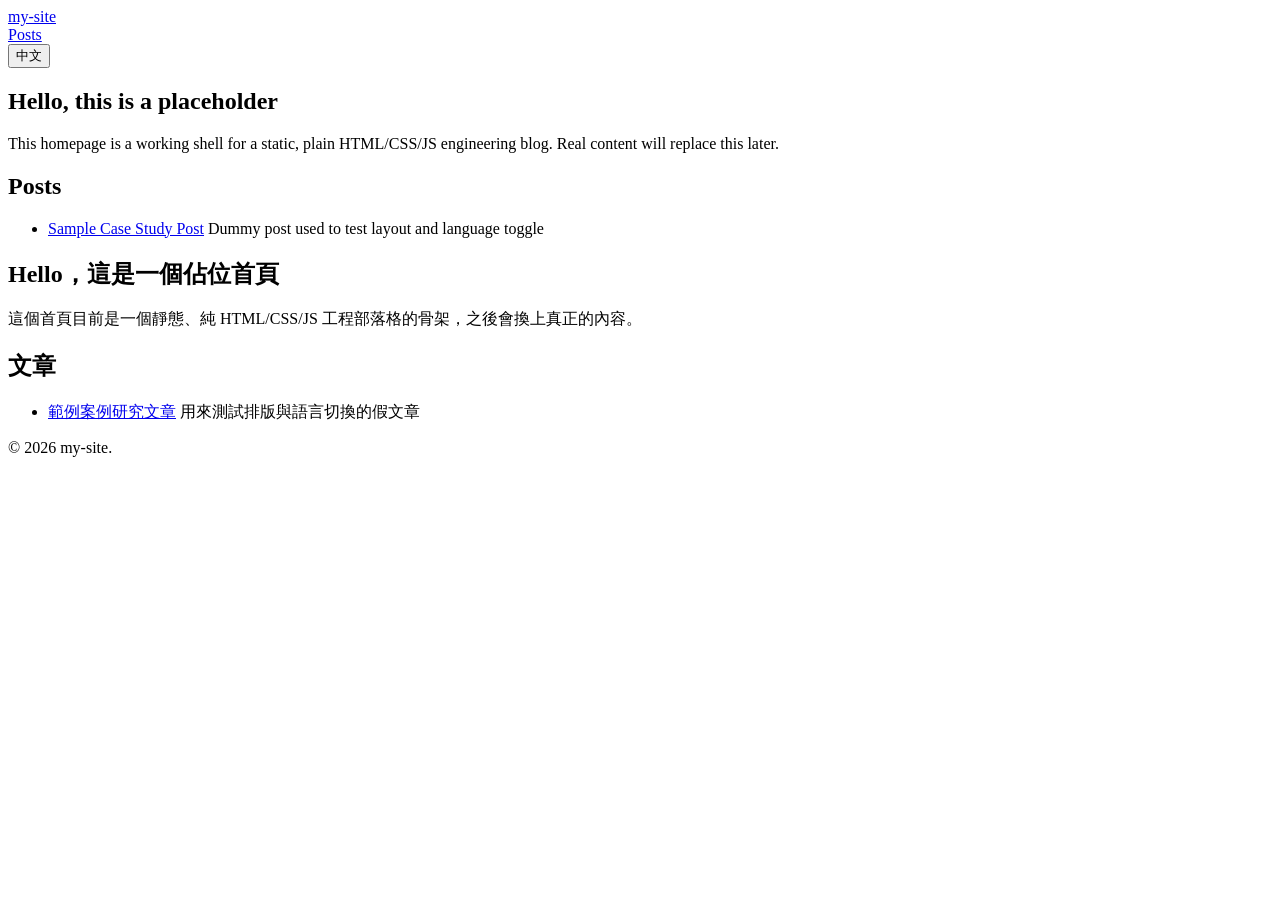
==== index.html @ 3448bdbb "Create index.html" ====
<!DOCTYPE html>
<html lang="en" data-lang="en">
<head>
<meta charset="UTF-8">
<meta name="viewport" content="width=device-width, initial-scale=1.0">
<title>my-site</title>
<link rel="stylesheet" href="assets/css/main.css">
</head>
<body>
<header class="site-header">
  <div class="wrap">
    <a class="logo" href="index.html">my-site</a>
    <nav class="site-nav">
      <a href="posts/sample-post.html">Posts</a>
    </nav>
    <button class="lang-toggle" type="button">中文</button>
  </div>
</header>

<main class="wrap">
  <section class="en">
    <h1>Hello, this is a placeholder</h1>
    <p>This homepage is a working shell for a static, plain HTML/CSS/JS engineering blog. Real content will replace this later.</p>
    <h2>Posts</h2>
    <ul class="post-list">
      <li>
        <a href="posts/sample-post.html">Sample Case Study Post</a>
        <span class="date">Dummy post used to test layout and language toggle</span>
      </li>
    </ul>
  </section>

  <section class="zh">
    <h1>Hello，這是一個佔位首頁</h1>
    <p>這個首頁目前是一個靜態、純 HTML/CSS/JS 工程部落格的骨架，之後會換上真正的內容。</p>
    <h2>文章</h2>
    <ul class="post-list">
      <li>
        <a href="posts/sample-post.html">範例案例研究文章</a>
        <span class="date">用來測試排版與語言切換的假文章</span>
      </li>
    </ul>
  </section>
</main>

<footer class="wrap">
  <p>&copy; 2026 my-site.</p>
</footer>

<script src="assets/js/lang-toggle.js"></script>
</body>
</html>
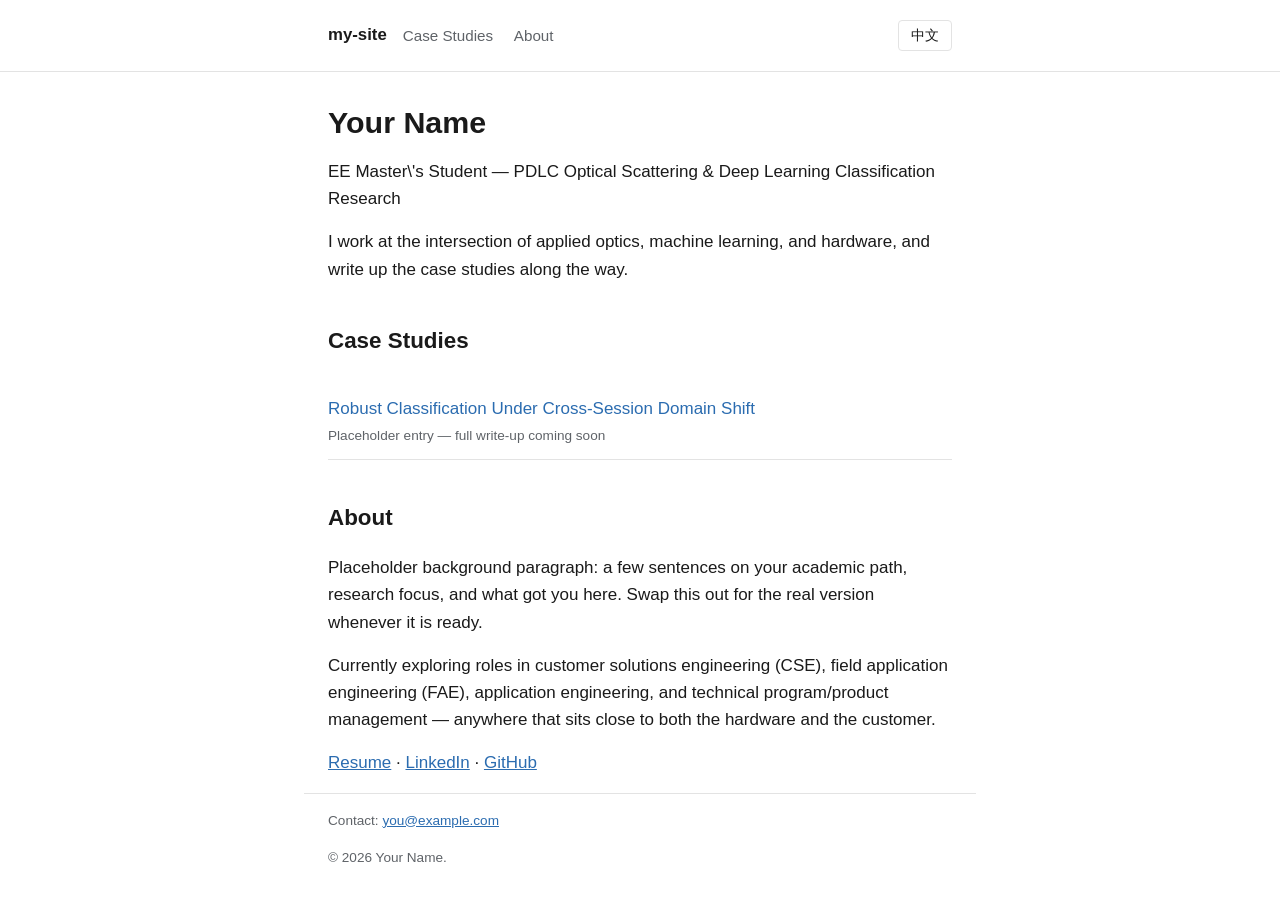
==== commit 7fe1d87a: "Update index.html" ====
--- a/index.html
+++ b/index.html
@@ -11,7 +11,8 @@
   <div class="wrap">
     <a class="logo" href="index.html">my-site</a>
     <nav class="site-nav">
-      <a href="posts/sample-post.html">Posts</a>
+      <a href="#case-studies">Case Studies</a>
+      <a href="#about">About</a>
     </nav>
     <button class="lang-toggle" type="button">中文</button>
   </div>
@@ -19,32 +20,74 @@
 
 <main class="wrap">
   <section class="en">
-    <h1>Hello, this is a placeholder</h1>
-    <p>This homepage is a working shell for a static, plain HTML/CSS/JS engineering blog. Real content will replace this later.</p>
-    <h2>Posts</h2>
-    <ul class="post-list">
-      <li>
-        <a href="posts/sample-post.html">Sample Case Study Post</a>
-        <span class="date">Dummy post used to test layout and language toggle</span>
-      </li>
-    </ul>
+
+    <section class="hero">
+      <h1>Your Name</h1>
+      <p class="role">EE Master\'s Student — PDLC Optical Scattering &amp; Deep Learning Classification Research</p>
+      <p class="pitch">I work at the intersection of applied optics, machine learning, and hardware, and write up the case studies along the way.</p>
+    </section>
+
+    <section class="case-studies" id="case-studies">
+      <h2>Case Studies</h2>
+      <ul class="post-list">
+        <li>
+          <a href="posts/sample-post.html">Robust Classification Under Cross-Session Domain Shift</a>
+          <span class="date">Placeholder entry — full write-up coming soon</span>
+        </li>
+      </ul>
+    </section>
+
+    <section class="about" id="about">
+      <h2>About</h2>
+      <p>Placeholder background paragraph: a few sentences on your academic path, research focus, and what got you here. Swap this out for the real version whenever it is ready.</p>
+      <p>Currently exploring roles in customer solutions engineering (CSE), field application engineering (FAE), application engineering, and technical program/product management — anywhere that sits close to both the hardware and the customer.</p>
+      <p class="links">
+        <a href="resume.pdf">Resume</a> ·
+        <a href="https://www.linkedin.com/in/yourname">LinkedIn</a> ·
+        <a href="https://github.com/yourusername">GitHub</a>
+      </p>
+    </section>
+
   </section>
 
   <section class="zh">
-    <h1>Hello，這是一個佔位首頁</h1>
-    <p>這個首頁目前是一個靜態、純 HTML/CSS/JS 工程部落格的骨架，之後會換上真正的內容。</p>
-    <h2>文章</h2>
-    <ul class="post-list">
-      <li>
-        <a href="posts/sample-post.html">範例案例研究文章</a>
-        <span class="date">用來測試排版與語言切換的假文章</span>
-      </li>
-    </ul>
+
+    <section class="hero">
+      <h1>你的名字</h1>
+      <p class="role">電機碩士生 — PDLC 光散射與深度學習分類研究</p>
+      <p class="pitch">我的工作橫跨應用光學、機器學習與硬體之間，並把過程中的案例研究寫下來。</p>
+    </section>
+
+    <section class="case-studies" id="case-studies-zh">
+      <h2>案例研究</h2>
+      <ul class="post-list">
+        <li>
+          <a href="posts/sample-post.html">跨場次域偏移下的穩健分類</a>
+          <span class="date">佔位文章項目 — 完整內容之後補上</span>
+        </li>
+      </ul>
+    </section>
+
+    <section class="about" id="about-zh">
+      <h2>關於我</h2>
+      <p>這裡是佔位的背景段落：可以放幾句關於你的求學經歷、研究重點，以及為什麼走到這裡。之後準備好真正的內容時再替換掉。</p>
+      <p>目前在探索的方向包括客戶解決方案工程（CSE）、現場應用工程（FAE）、應用工程，以及技術專案/產品管理——只要是同時貼近硬體與客戶的角色都感興趣。</p>
+      <p class="links">
+        <a href="resume.pdf">履歷</a> ·
+        <a href="https://www.linkedin.com/in/yourname">LinkedIn</a> ·
+        <a href="https://github.com/yourusername">GitHub</a>
+      </p>
+    </section>
+
   </section>
 </main>
 
 <footer class="wrap">
-  <p>&copy; 2026 my-site.</p>
+  <p>
+    <span class="en">Contact:</span><span class="zh">聯絡方式：</span>
+    <a href="mailto:you@example.com">you@example.com</a>
+  </p>
+  <p>&copy; 2026 Your Name.</p>
 </footer>
 
 <script src="assets/js/lang-toggle.js"></script>
--- a/assets/css/main.css
+++ b/assets/css/main.css
@@ -0,0 +1,179 @@
+/* main.css — minimal technical/portfolio theme */
+
+:root {
+  --bg: #ffffff;
+  --text: #1a1a1a;
+  --muted: #5f6368;
+  --border: #e3e3e3;
+  --accent: #2b6cb0;
+  --code-bg: #f5f5f5;
+  --max-width: 42rem;
+  --font-sans: -apple-system, BlinkMacSystemFont, "Segoe UI", Roboto, Helvetica, Arial, sans-serif;
+  --font-mono: "SFMono-Regular", Consolas, "Liberation Mono", Menlo, monospace;
+}
+
+* {
+  box-sizing: border-box;
+}
+
+html, body {
+  margin: 0;
+  padding: 0;
+}
+
+body {
+  font-family: var(--font-sans);
+  color: var(--text);
+  background: var(--bg);
+  line-height: 1.6;
+  font-size: 17px;
+}
+
+.wrap {
+  max-width: var(--max-width);
+  margin: 0 auto;
+  padding: 0 1.5rem;
+}
+
+header.site-header {
+  border-bottom: 1px solid var(--border);
+  padding: 1.25rem 0;
+}
+
+header.site-header .wrap {
+  display: flex;
+  align-items: center;
+  justify-content: space-between;
+  gap: 1rem;
+}
+
+.logo {
+  font-weight: 600;
+  text-decoration: none;
+  color: var(--text);
+  font-size: 1.05rem;
+}
+
+.logo:hover {
+  color: var(--accent);
+}
+
+nav.site-nav {
+  flex: 1;
+}
+
+nav.site-nav a {
+  color: var(--muted);
+  text-decoration: none;
+  margin-right: 1rem;
+  font-size: 0.95rem;
+}
+
+nav.site-nav a:hover {
+  color: var(--text);
+}
+
+.lang-toggle {
+  border: 1px solid var(--border);
+  background: transparent;
+  color: var(--text);
+  font-size: 0.85rem;
+  padding: 0.35rem 0.75rem;
+  border-radius: 4px;
+  cursor: pointer;
+  font-family: var(--font-mono);
+}
+
+.lang-toggle:hover {
+  border-color: var(--accent);
+  color: var(--accent);
+}
+
+main {
+  padding: 3rem 0 4rem;
+}
+
+h1 {
+  font-size: 1.9rem;
+  margin-bottom: 0.5rem;
+  line-height: 1.3;
+}
+
+h2 {
+  font-size: 1.4rem;
+  margin-top: 2.5rem;
+}
+
+p {
+  margin: 1rem 0;
+}
+
+.meta {
+  color: var(--muted);
+  font-size: 0.9rem;
+  margin-bottom: 2rem;
+}
+
+a {
+  color: var(--accent);
+}
+
+pre, code {
+  font-family: var(--font-mono);
+  background: var(--code-bg);
+  border-radius: 4px;
+}
+
+code {
+  padding: 0.15rem 0.35rem;
+  font-size: 0.9em;
+}
+
+pre {
+  padding: 1rem;
+  overflow-x: auto;
+}
+
+pre code {
+  background: none;
+  padding: 0;
+}
+
+footer {
+  border-top: 1px solid var(--border);
+  padding: 2rem 0;
+  color: var(--muted);
+  font-size: 0.85rem;
+}
+
+/* Language toggle: two content blocks per page, one hidden via [data-lang] on <html> */
+[data-lang="en"] .zh {
+  display: none;
+}
+
+[data-lang="zh"] .en {
+  display: none;
+}
+
+.post-list {
+  list-style: none;
+  padding: 0;
+  margin: 1.5rem 0;
+}
+
+.post-list li {
+  padding: 0.75rem 0;
+  border-bottom: 1px solid var(--border);
+}
+
+.post-list a {
+  text-decoration: none;
+  font-weight: 500;
+}
+
+.post-list .date {
+  color: var(--muted);
+  font-size: 0.85rem;
+  display: block;
+  margin-top: 0.2rem;
+}
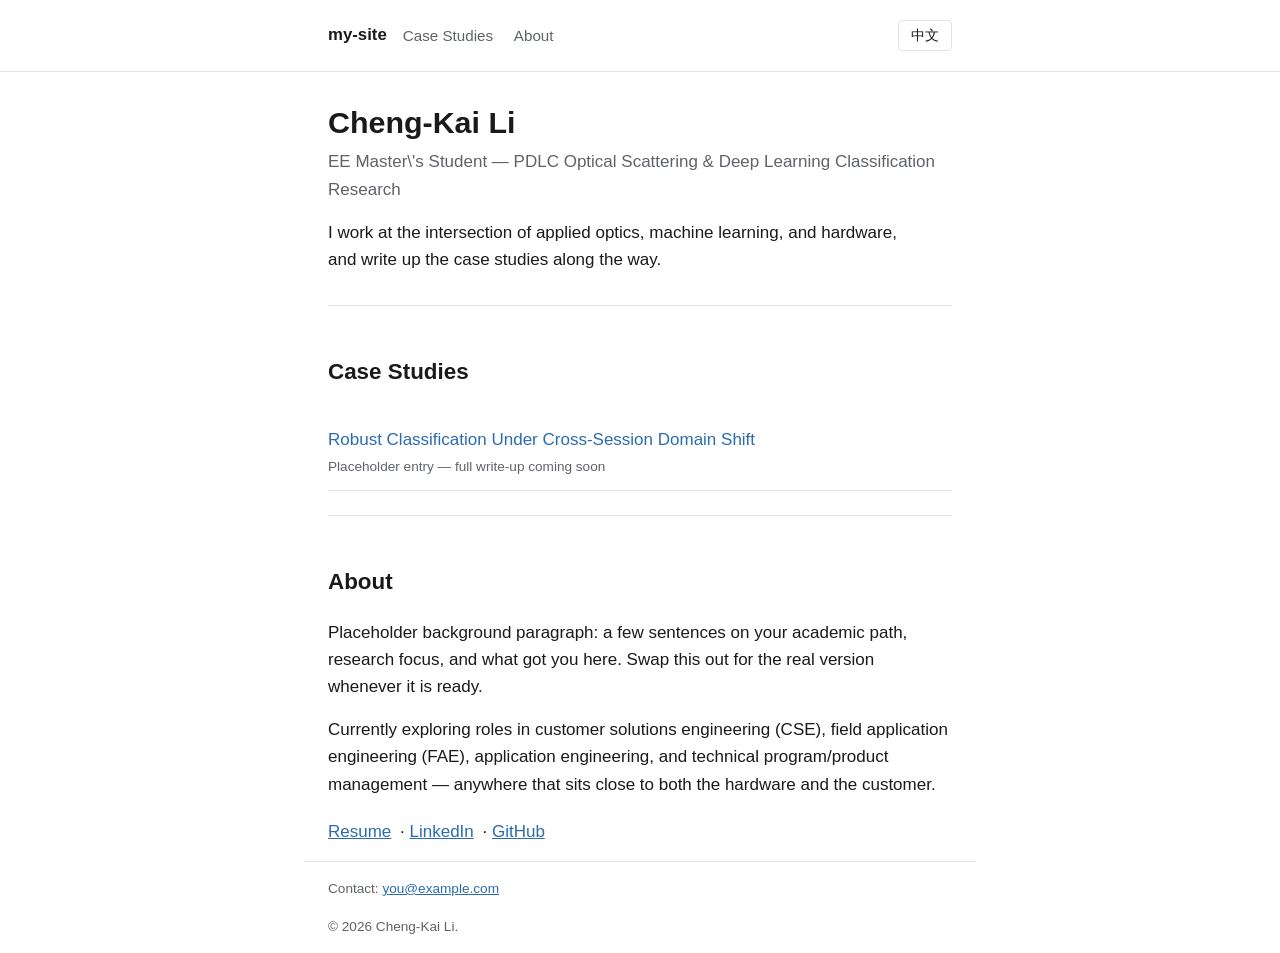
==== commit 58db7e1b: "填入姓名與 GitHub 連結" ====
--- a/index.html
+++ b/index.html
@@ -22,7 +22,7 @@
   <section class="en">
 
     <section class="hero">
-      <h1>Your Name</h1>
+      <h1>Cheng-Kai Li</h1>
       <p class="role">EE Master\'s Student — PDLC Optical Scattering &amp; Deep Learning Classification Research</p>
       <p class="pitch">I work at the intersection of applied optics, machine learning, and hardware, and write up the case studies along the way.</p>
     </section>
@@ -44,7 +44,7 @@
       <p class="links">
         <a href="resume.pdf">Resume</a> ·
         <a href="https://www.linkedin.com/in/yourname">LinkedIn</a> ·
-        <a href="https://github.com/yourusername">GitHub</a>
+        <a href="https://github.com/ken52508">GitHub</a>
       </p>
     </section>
 
@@ -53,7 +53,7 @@
   <section class="zh">
 
     <section class="hero">
-      <h1>你的名字</h1>
+      <h1>李丞凱</h1>
       <p class="role">電機碩士生 — PDLC 光散射與深度學習分類研究</p>
       <p class="pitch">我的工作橫跨應用光學、機器學習與硬體之間，並把過程中的案例研究寫下來。</p>
     </section>
@@ -75,7 +75,7 @@
       <p class="links">
         <a href="resume.pdf">履歷</a> ·
         <a href="https://www.linkedin.com/in/yourname">LinkedIn</a> ·
-        <a href="https://github.com/yourusername">GitHub</a>
+        <a href="https://github.com/ken52508">GitHub</a>
       </p>
     </section>
 
@@ -87,9 +87,9 @@
     <span class="en">Contact:</span><span class="zh">聯絡方式：</span>
     <a href="mailto:you@example.com">you@example.com</a>
   </p>
-  <p>&copy; 2026 Your Name.</p>
+  <p>&copy; 2026 Cheng-Kai Li.</p>
 </footer>
 
 <script src="assets/js/lang-toggle.js"></script>
 </body>
-</html>
+</html>
--- a/assets/css/main.css
+++ b/assets/css/main.css
@@ -177,3 +177,63 @@
   display: block;
   margin-top: 0.2rem;
 }
+
+/* Hero section */
+.hero {
+  padding-bottom: 1rem;
+}
+
+.hero h1 {
+  margin-bottom: 0.4rem;
+}
+
+.hero .role {
+  color: var(--muted);
+  font-weight: 500;
+  margin: 0 0 0.75rem;
+}
+
+.hero .pitch {
+  max-width: 36rem;
+}
+
+/* Section spacing when stacked on the homepage */
+main .hero + .case-studies,
+main .case-studies + .about {
+  border-top: 1px solid var(--border);
+  padding-top: 0.5rem;
+}
+
+/* About links row */
+.about .links {
+  margin-top: 1.25rem;
+}
+
+.about .links a {
+  margin-right: 0.25rem;
+}
+
+/* Figures / captions and inline images inside post articles */
+img {
+  max-width: 100%;
+  height: auto;
+  display: block;
+  border-radius: 4px;
+}
+
+figure {
+  margin: 2rem 0;
+}
+
+figcaption {
+  color: var(--muted);
+  font-size: 0.85rem;
+  margin-top: 0.5rem;
+  text-align: center;
+}
+
+/* Back-to-homepage link used at top/bottom of post pages */
+.back-link {
+  font-size: 0.9rem;
+  margin: 0 0 1.5rem;
+}
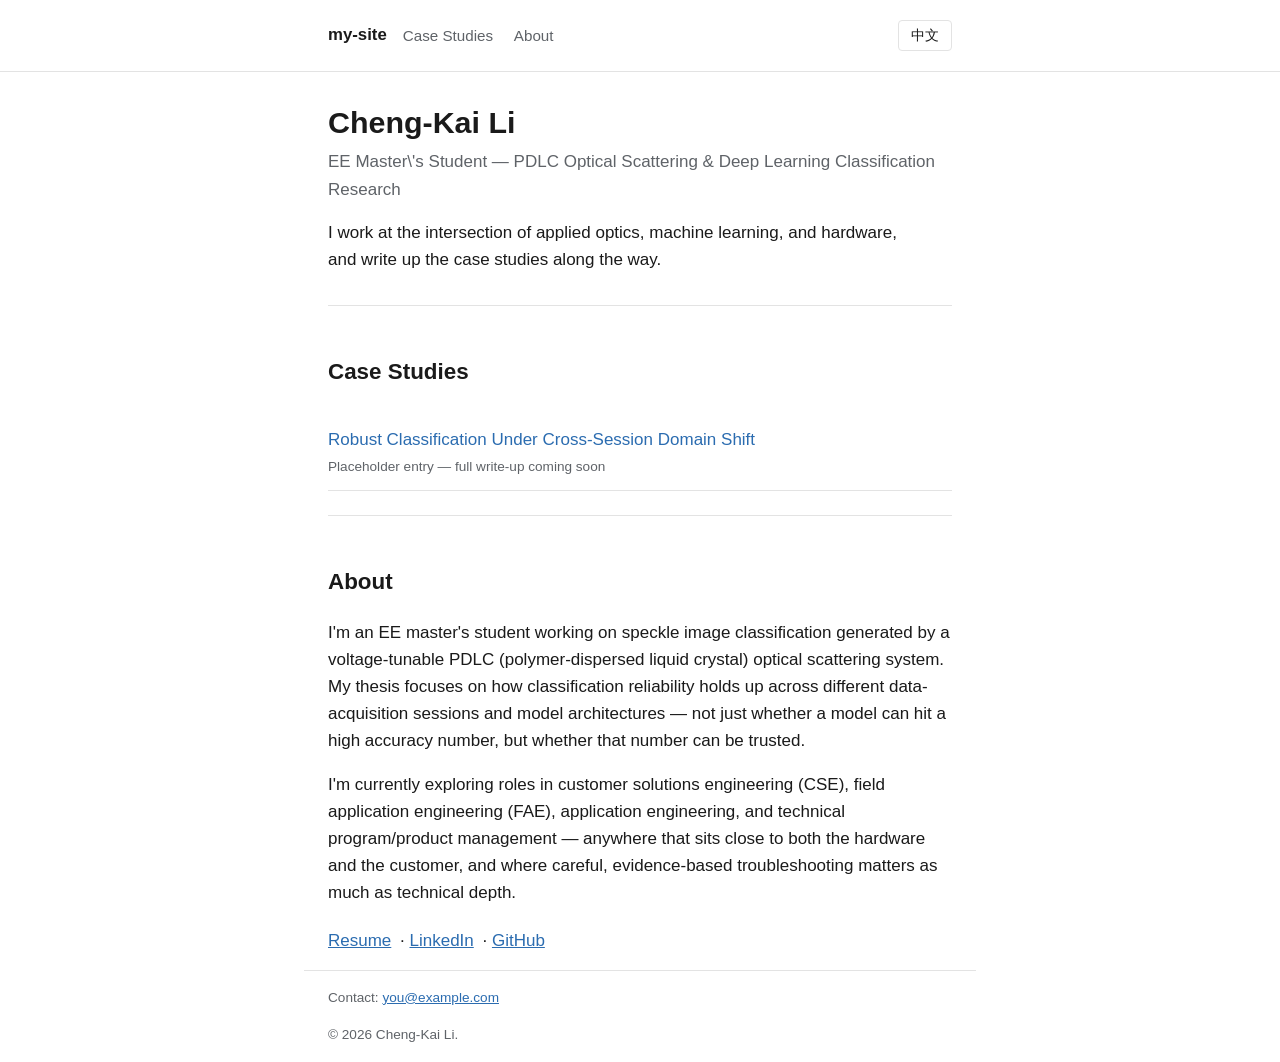
==== commit 65df9a15: "補上 About 內容，修正 LinkedIn 連結" ====
--- a/index.html
+++ b/index.html
@@ -39,11 +39,11 @@
 
     <section class="about" id="about">
       <h2>About</h2>
-      <p>Placeholder background paragraph: a few sentences on your academic path, research focus, and what got you here. Swap this out for the real version whenever it is ready.</p>
-      <p>Currently exploring roles in customer solutions engineering (CSE), field application engineering (FAE), application engineering, and technical program/product management — anywhere that sits close to both the hardware and the customer.</p>
+      <p>I'm an EE master's student working on speckle image classification generated by a voltage-tunable PDLC (polymer-dispersed liquid crystal) optical scattering system. My thesis focuses on how classification reliability holds up across different data-acquisition sessions and model architectures — not just whether a model can hit a high accuracy number, but whether that number can be trusted.</p>
+      <p>I'm currently exploring roles in customer solutions engineering (CSE), field application engineering (FAE), application engineering, and technical program/product management — anywhere that sits close to both the hardware and the customer, and where careful, evidence-based troubleshooting matters as much as technical depth.</p>
       <p class="links">
         <a href="resume.pdf">Resume</a> ·
-        <a href="https://www.linkedin.com/in/yourname">LinkedIn</a> ·
+        <a href="https://www.linkedin.com/in/丞凱-李-9783bb307">LinkedIn</a> ·
         <a href="https://github.com/ken52508">GitHub</a>
       </p>
     </section>
@@ -70,11 +70,11 @@
 
     <section class="about" id="about-zh">
       <h2>關於我</h2>
-      <p>這裡是佔位的背景段落：可以放幾句關於你的求學經歷、研究重點，以及為什麼走到這裡。之後準備好真正的內容時再替換掉。</p>
-      <p>目前在探索的方向包括客戶解決方案工程（CSE）、現場應用工程（FAE）、應用工程，以及技術專案/產品管理——只要是同時貼近硬體與客戶的角色都感興趣。</p>
+      <p>我是電機碩士生，研究主題是用電壓可調的 PDLC（聚合物分散液晶）光學散射系統產生的散斑影像分類。我的碩論關注的不只是模型能不能跑出高準確率，而是這個準確率在不同資料取得階段、不同模型架構下，還撐不撐得住——也就是分類結果的可信度邊界在哪裡。</p>
+      <p>目前在探索的方向包括客戶解決方案工程（CSE）、現場應用工程（FAE）、應用工程，以及技術專案/產品管理——只要是同時貼近硬體與客戶、需要嚴謹且以證據為本的排查能力的角色，都是我感興趣的方向。</p>
       <p class="links">
         <a href="resume.pdf">履歷</a> ·
-        <a href="https://www.linkedin.com/in/yourname">LinkedIn</a> ·
+        <a href="https://www.linkedin.com/in/丞凱-李-9783bb307">LinkedIn</a> ·
         <a href="https://github.com/ken52508">GitHub</a>
       </p>
     </section>
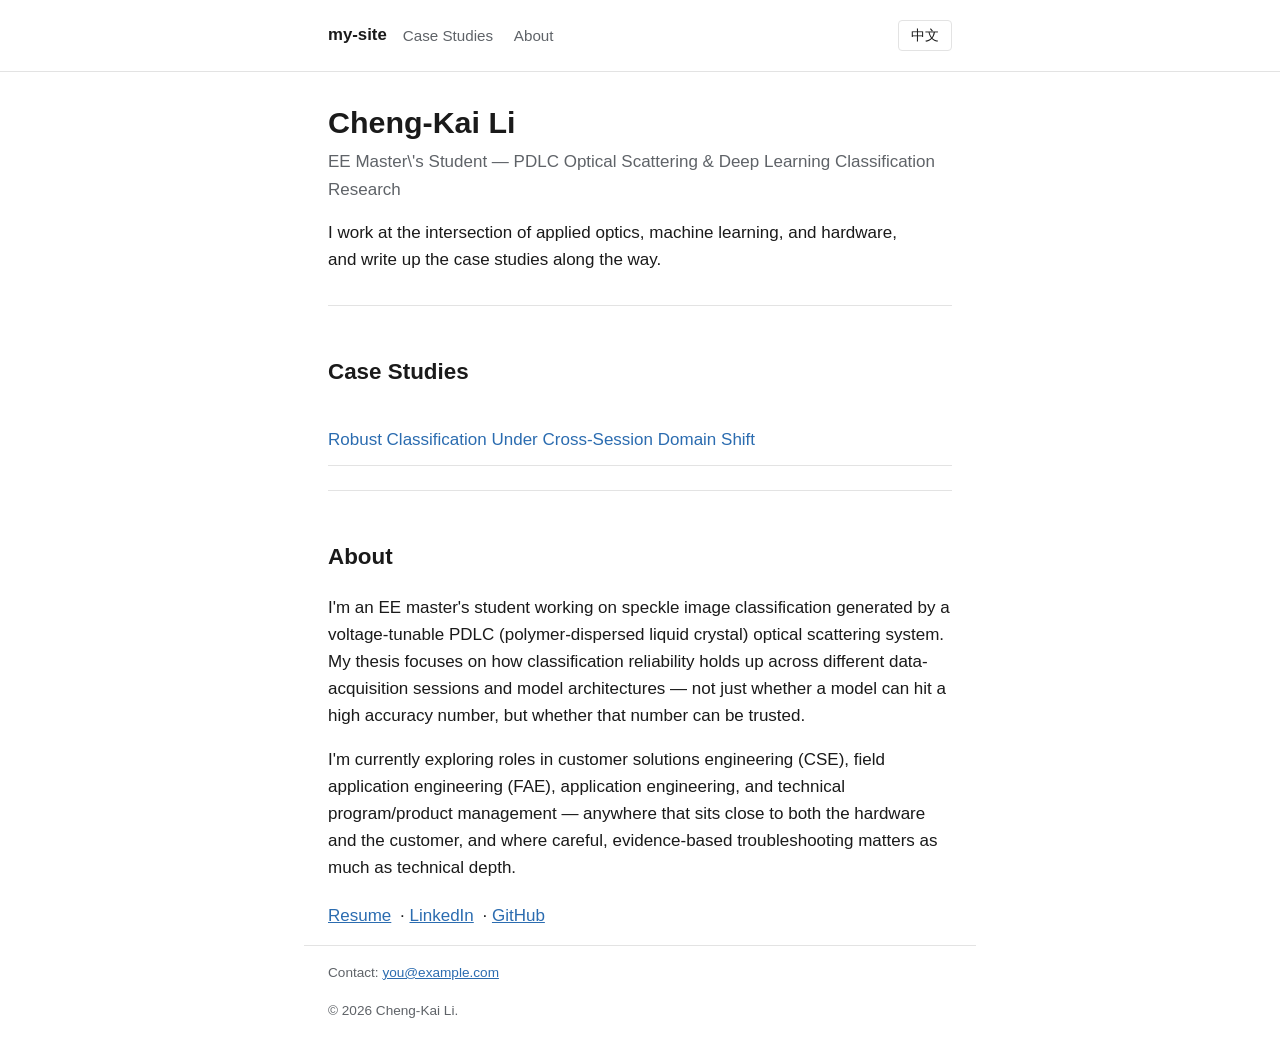
==== commit 3d143d6f: "修正散斑影像對照圖說明文字，改為由上到下 0V-3V" ====
--- a/index.html
+++ b/index.html
@@ -32,7 +32,6 @@
       <ul class="post-list">
         <li>
           <a href="posts/sample-post.html">Robust Classification Under Cross-Session Domain Shift</a>
-          <span class="date">Placeholder entry — full write-up coming soon</span>
         </li>
       </ul>
     </section>
@@ -63,7 +62,6 @@
       <ul class="post-list">
         <li>
           <a href="posts/sample-post.html">跨場次域偏移下的穩健分類</a>
-          <span class="date">佔位文章項目 — 完整內容之後補上</span>
         </li>
       </ul>
     </section>
